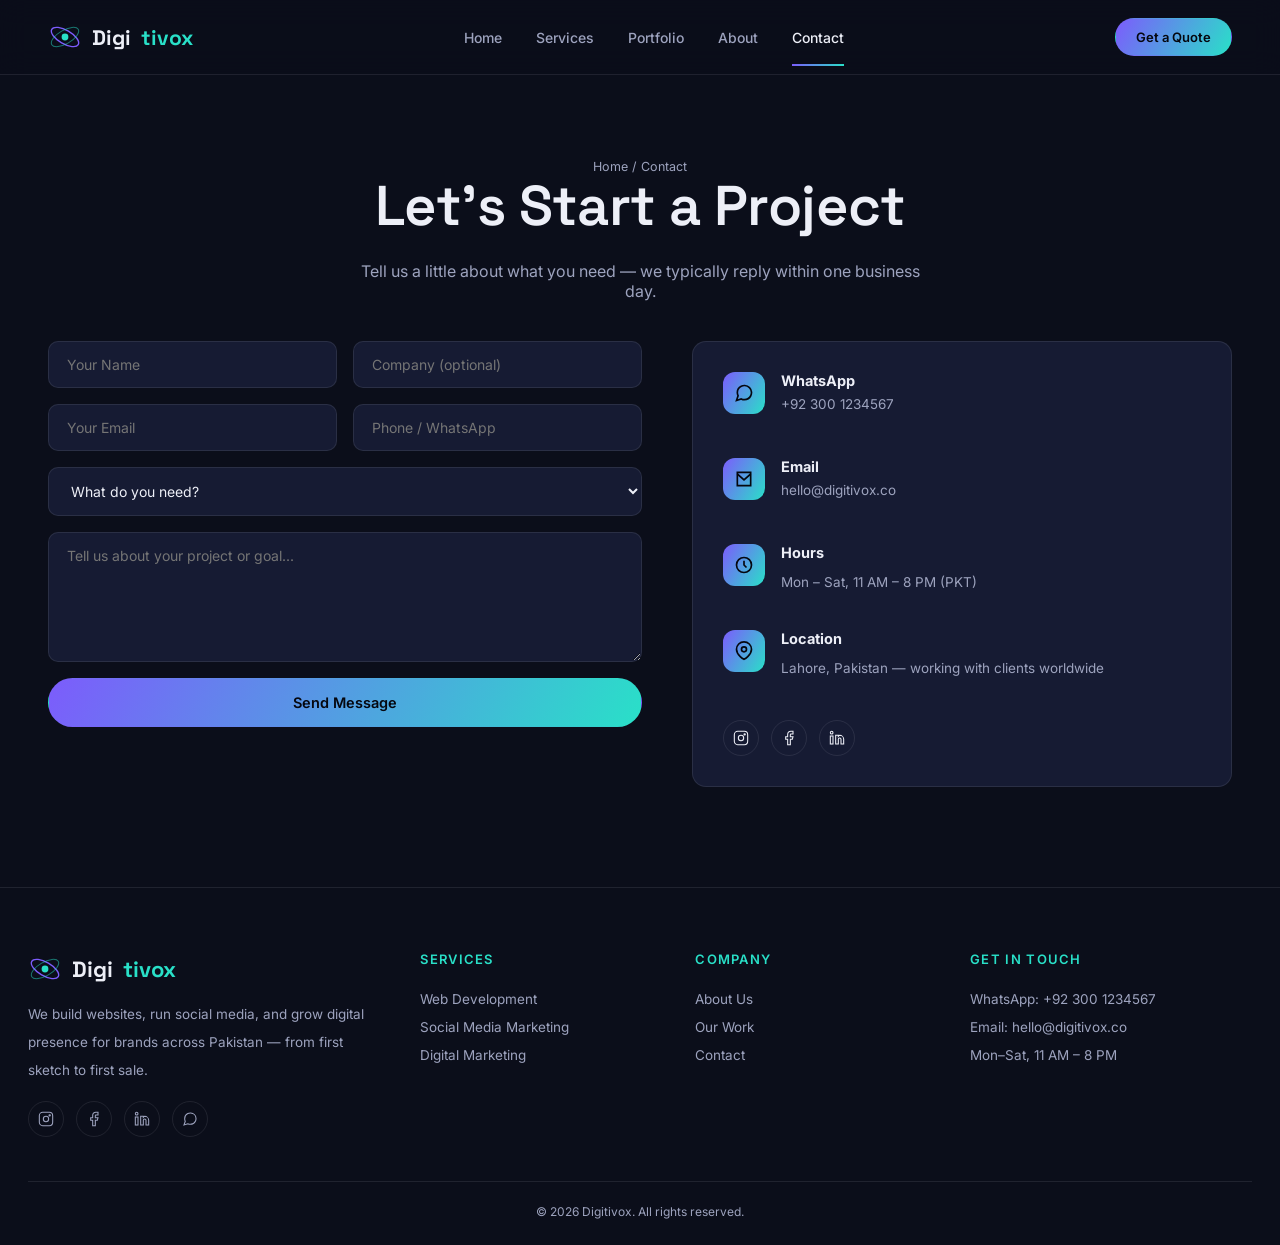
==== contact.html @ 8778f1c1 "Add files via upload" ====
<!DOCTYPE html>
<html lang="en">
<head>
<meta charset="UTF-8">
<meta name="viewport" content="width=device-width, initial-scale=1.0">
<title>Contact Us — Digitivox</title>
<meta name="description" content="Get in touch with Digitivox for web development, social media marketing, and digital marketing services.">
<link rel="stylesheet" href="css/style.css">
</head>
<body>

<header class="site-header">
  <div class="header-inner">
    <a href="index.html" class="logo">
      <span class="orbit-mark"><svg viewBox="0 0 40 40" fill="none">
        <circle cx="20" cy="20" r="4" fill="#29E0C8"/>
        <ellipse cx="20" cy="20" rx="18" ry="8" stroke="#7C5CFC" stroke-width="1.6" transform="rotate(30 20 20)"/>
        <ellipse cx="20" cy="20" rx="18" ry="8" stroke="#29E0C8" stroke-width="1.2" opacity="0.5" transform="rotate(-30 20 20)"/>
      </svg></span>
      Digi<span>tivox</span>
    </a>
    <button class="menu-toggle" aria-label="Toggle menu"><span></span><span></span><span></span></button>
    <nav class="main-nav">
      <ul>
        <li><a href="index.html">Home</a></li>
        <li><a href="services.html">Services</a></li>
        <li><a href="portfolio.html">Portfolio</a></li>
        <li><a href="about.html">About</a></li>
        <li><a href="contact.html" class="active">Contact</a></li>
      </ul>
    </nav>
    <a href="contact.html" class="btn btn-primary btn-sm">Get a Quote</a>
  </div>
</header>

<div class="page-head">
  <p class="breadcrumb"><a href="index.html">Home</a> / Contact</p>
  <h1>Let's Start a Project</h1>
  <p>Tell us a little about what you need — we typically reply within one business day.</p>
</div>

<div class="contact-grid">
  <form class="contact-form">
    <div class="form-row">
      <input type="text" placeholder="Your Name" required>
      <input type="text" placeholder="Company (optional)">
    </div>
    <div class="form-row">
      <input type="email" placeholder="Your Email" required>
      <input type="tel" placeholder="Phone / WhatsApp">
    </div>
    <select required>
      <option value="" disabled selected>What do you need?</option>
      <option>Web Development</option>
      <option>Social Media Marketing</option>
      <option>Digital Marketing</option>
      <option>Not Sure — Let's Discuss</option>
    </select>
    <textarea placeholder="Tell us about your project or goal..." required></textarea>
    <button type="submit" class="btn btn-primary">Send Message</button>
  </form>

  <div class="contact-card">
    <div class="contact-row">
      <div class="service-icon"><svg viewBox="0 0 24 24" fill="none" stroke="#05070F" stroke-width="2"><path d="M21 11.5a8.38 8.38 0 0 1-.9 3.8 8.5 8.5 0 0 1-7.6 4.7 8.38 8.38 0 0 1-3.8-.9L3 21l1.9-5.7a8.38 8.38 0 0 1-.9-3.8 8.5 8.5 0 0 1 4.7-7.6 8.38 8.38 0 0 1 3.8-.9h.5a8.48 8.48 0 0 1 8 8v.5z"/></svg></div>
      <div><h5>WhatsApp</h5><a href="https://wa.me/923001234567" target="_blank" rel="noopener">+92 300 1234567</a></div>
    </div>
    <div class="contact-row">
      <div class="service-icon"><svg viewBox="0 0 24 24" fill="none" stroke="#05070F" stroke-width="2"><path d="M4 4h16v16H4z"/><path d="m4 6 8 7 8-7"/></svg></div>
      <div><h5>Email</h5><a href="mailto:hello@digitivox.co">hello@digitivox.co</a></div>
    </div>
    <div class="contact-row">
      <div class="service-icon"><svg viewBox="0 0 24 24" fill="none" stroke="#05070F" stroke-width="2"><circle cx="12" cy="12" r="9"/><path d="M12 7v5l3 3"/></svg></div>
      <div><h5>Hours</h5><p>Mon – Sat, 11 AM – 8 PM (PKT)</p></div>
    </div>
    <div class="contact-row">
      <div class="service-icon"><svg viewBox="0 0 24 24" fill="none" stroke="#05070F" stroke-width="2"><path d="M21 10c0 7-9 12-9 12S3 17 3 10a9 9 0 0 1 18 0Z"/><circle cx="12" cy="10" r="3"/></svg></div>
      <div><h5>Location</h5><p>Lahore, Pakistan — working with clients worldwide</p></div>
    </div>
    <div class="social-row">
      <a href="https://instagram.com" aria-label="Instagram" target="_blank" rel="noopener"><svg width="16" height="16" viewBox="0 0 24 24" fill="none" stroke="currentColor" stroke-width="1.6"><rect x="2" y="2" width="20" height="20" rx="5"/><circle cx="12" cy="12" r="4"/><circle cx="17.5" cy="6.5" r="1"/></svg></a>
      <a href="https://facebook.com" aria-label="Facebook" target="_blank" rel="noopener"><svg width="16" height="16" viewBox="0 0 24 24" fill="none" stroke="currentColor" stroke-width="1.6"><path d="M18 2h-3a5 5 0 0 0-5 5v3H7v4h3v8h4v-8h3l1-4h-4V7a1 1 0 0 1 1-1h3z"/></svg></a>
      <a href="https://linkedin.com" aria-label="LinkedIn" target="_blank" rel="noopener"><svg width="16" height="16" viewBox="0 0 24 24" fill="none" stroke="currentColor" stroke-width="1.6"><path d="M16 8a6 6 0 0 1 6 6v7h-4v-7a2 2 0 0 0-4 0v7h-4V8h4v1.5A6 6 0 0 1 16 8z"/><rect x="2" y="9" width="4" height="12"/><circle cx="4" cy="4" r="2"/></svg></a>
    </div>
  </div>
</div>

<footer class="site-footer" id="footer"></footer>
<script src="js/main.js"></script>
</body>
</html>
---- css/style.css ----
/* ==========================================================================
   DIGITIVOX — Digital Agency Stylesheet
   Design tokens in :root control the whole theme.
   ========================================================================== */

@import url('https://fonts.googleapis.com/css2?family=Space+Grotesk:wght@400;500;600;700&family=Inter:wght@300;400;500;600&display=swap');

:root {
  /* Color */
  --bg:          #0B0E1A;
  --bg-elevated: #12162B;
  --bg-card:     #161B33;
  --line:        rgba(237,239,247,0.09);
  --text:        #EDEFF7;
  --text-dim:    #9DA3BE;
  --violet:      #7C5CFC;
  --violet-dim:  #5B45B8;
  --cyan:        #29E0C8;
  --coral:       #FF6F61;
  --gradient:    linear-gradient(120deg, var(--violet), var(--cyan));

  /* Type */
  --font-display: 'Space Grotesk', sans-serif;
  --font-body: 'Inter', sans-serif;

  /* Layout */
  --max-w: 1240px;
  --radius: 14px;
  --shadow: 0 24px 60px -24px rgba(124,92,252,0.35);
}

* { box-sizing: border-box; }
html { scroll-behavior: smooth; }
body {
  margin: 0;
  background: var(--bg);
  color: var(--text);
  font-family: var(--font-body);
  -webkit-font-smoothing: antialiased;
  overflow-x: hidden;
}
img { max-width: 100%; display: block; }
a { color: inherit; text-decoration: none; }
ul { list-style: none; margin: 0; padding: 0; }
button { font-family: inherit; cursor: pointer; }
h1, h2, h3, h4 {
  font-family: var(--font-display);
  font-weight: 600;
  margin: 0 0 .4em;
  line-height: 1.15;
  letter-spacing: -0.01em;
}
.container { max-width: var(--max-w); margin: 0 auto; padding: 0 28px; }
.eyebrow {
  display: inline-flex; align-items: center; gap: 8px;
  font-size: 12.5px; letter-spacing: .18em; text-transform: uppercase;
  color: var(--cyan); font-weight: 600; margin-bottom: 14px;
}
.eyebrow::before {
  content: ""; width: 22px; height: 1px; background: var(--cyan);
}
.gradient-text {
  background: var(--gradient);
  -webkit-background-clip: text;
  background-clip: text;
  color: transparent;
}
:focus-visible { outline: 2px solid var(--cyan); outline-offset: 3px; }

/* -------------------------------------------------------------- */
/* Signature motif: orbit rings                                    */
/* -------------------------------------------------------------- */
.orbit-mark {
  position: relative;
  width: 34px; height: 34px;
  flex-shrink: 0;
}
.orbit-mark svg { width: 100%; height: 100%; animation: spin 14s linear infinite; }
@keyframes spin { to { transform: rotate(360deg); } }
@media (prefers-reduced-motion: reduce) { .orbit-mark svg { animation: none; } }

.bg-orbits {
  position: absolute; inset: 0; overflow: hidden; pointer-events: none; z-index: 0;
}
.bg-orbits svg { position: absolute; opacity: .5; }

/* -------------------------------------------------------------- */
/* Buttons                                                         */
/* -------------------------------------------------------------- */
.btn {
  display: inline-flex; align-items: center; justify-content: center; gap: 9px;
  padding: 15px 30px; border-radius: 100px;
  font-family: var(--font-body); font-size: 14.5px; font-weight: 600;
  border: 1px solid transparent; transition: all .25s ease;
  white-space: nowrap;
}
.btn-primary { background: var(--gradient); color: #05070F; }
.btn-primary:hover { filter: brightness(1.1); transform: translateY(-2px); }
.btn-outline { background: transparent; color: var(--text); border-color: var(--line); }
.btn-outline:hover { border-color: var(--cyan); color: var(--cyan); }
.btn-sm { padding: 10px 20px; font-size: 13px; }

/* -------------------------------------------------------------- */
/* Header                                                          */
/* -------------------------------------------------------------- */
.site-header {
  position: sticky; top: 0; z-index: 50;
  background: rgba(11,14,26,0.85);
  backdrop-filter: blur(14px);
  border-bottom: 1px solid var(--line);
}
.header-inner {
  display: flex; align-items: center; justify-content: space-between;
  padding: 18px 28px; max-width: var(--max-w); margin: 0 auto; gap: 20px;
}
.logo { display: flex; align-items: center; gap: 10px; font-family: var(--font-display); font-size: 21px; font-weight: 700; }
.logo span { color: var(--cyan); }

.main-nav ul { display: flex; gap: 34px; }
.main-nav a {
  font-size: 14px; font-weight: 500; color: var(--text-dim);
  transition: color .2s;
  position: relative;
}
.main-nav a:hover { color: var(--text); }
.main-nav a.active { color: var(--text); }
.main-nav a.active::after {
  content: ""; position: absolute; left: 0; right: 0; bottom: -20px; height: 2px; background: var(--gradient);
}
.menu-toggle {
  display: none; background: none; border: none; flex-direction: column; gap: 5px; padding: 4px;
}
.menu-toggle span { width: 24px; height: 2px; background: var(--text); display: block; }

/* -------------------------------------------------------------- */
/* Hero                                                             */
/* -------------------------------------------------------------- */
.hero {
  position: relative;
  padding: 110px 28px 90px;
  max-width: var(--max-w); margin: 0 auto;
  text-align: center;
}
.hero h1 {
  font-size: clamp(42px, 6.6vw, 84px);
  max-width: 900px; margin: 0 auto .3em;
}
.hero p {
  max-width: 560px; margin: 0 auto 34px; color: var(--text-dim); font-size: 17.5px; line-height: 1.7;
}
.hero-cta { display: flex; gap: 16px; justify-content: center; flex-wrap: wrap; margin-bottom: 60px; }
.hero-stats {
  display: grid; grid-template-columns: repeat(4, 1fr); gap: 24px;
  max-width: 820px; margin: 0 auto;
  padding-top: 40px; border-top: 1px solid var(--line);
}
.hero-stats div h3 { font-size: 30px; margin-bottom: 2px; }
.hero-stats div p { font-size: 12.5px; color: var(--text-dim); letter-spacing: .04em; text-transform: uppercase; margin: 0; }

/* -------------------------------------------------------------- */
/* Sections                                                         */
/* -------------------------------------------------------------- */
.section { padding: 90px 28px; position: relative; z-index: 1; }
.section-head { max-width: 640px; margin: 0 auto 52px; text-align: center; }
.section-head.left { text-align: left; margin-left: 0; }
.section-head h2 { font-size: clamp(30px, 4vw, 46px); }
.section-head p { color: var(--text-dim); font-size: 16px; line-height: 1.7; }

/* -------------------------------------------------------------- */
/* Service cards                                                    */
/* -------------------------------------------------------------- */
.services-grid {
  display: grid; grid-template-columns: repeat(3, 1fr); gap: 24px;
  max-width: var(--max-w); margin: 0 auto;
}
.service-card {
  background: var(--bg-card); border: 1px solid var(--line); border-radius: var(--radius);
  padding: 34px 28px; transition: all .3s ease; position: relative; overflow: hidden;
}
.service-card::before {
  content: ""; position: absolute; inset: 0; opacity: 0; transition: opacity .3s ease;
  background: radial-gradient(500px circle at var(--mx,50%) var(--my,50%), rgba(124,92,252,0.12), transparent 60%);
}
.service-card:hover::before { opacity: 1; }
.service-card:hover { border-color: rgba(124,92,252,0.4); transform: translateY(-6px); box-shadow: var(--shadow); }
.service-icon {
  width: 52px; height: 52px; border-radius: 12px;
  display: flex; align-items: center; justify-content: center;
  background: var(--gradient); margin-bottom: 22px;
}
.service-icon svg { width: 26px; height: 26px; stroke: #05070F; }
.service-card h3 { font-size: 21px; margin-bottom: 10px; }
.service-card p { color: var(--text-dim); font-size: 14.5px; line-height: 1.7; margin-bottom: 18px; }
.service-card ul { display: flex; flex-direction: column; gap: 9px; margin-bottom: 20px; }
.service-card li { font-size: 13.5px; color: var(--text-dim); display: flex; gap: 8px; align-items: flex-start; }
.service-card li::before { content: "◆"; color: var(--cyan); font-size: 8px; margin-top: 4px; }
.service-link { font-size: 13.5px; font-weight: 600; color: var(--cyan); display: inline-flex; align-items: center; gap: 6px; }
.service-link svg { width: 14px; height: 14px; transition: transform .2s; }
.service-card:hover .service-link svg { transform: translateX(4px); }

/* -------------------------------------------------------------- */
/* Process steps                                                    */
/* -------------------------------------------------------------- */
.process-row {
  display: grid; grid-template-columns: repeat(4, 1fr); gap: 24px;
  max-width: var(--max-w); margin: 0 auto; position: relative;
}
.process-step { position: relative; padding-top: 18px; }
.process-num {
  font-family: var(--font-display); font-size: 44px; font-weight: 700;
  background: var(--gradient); -webkit-background-clip: text; background-clip: text; color: transparent;
  margin-bottom: 14px; display: block;
}
.process-step h4 { font-size: 17px; margin-bottom: 8px; }
.process-step p { font-size: 13.5px; color: var(--text-dim); line-height: 1.7; }

/* -------------------------------------------------------------- */
/* Portfolio / work grid                                            */
/* -------------------------------------------------------------- */
.work-grid {
  display: grid; grid-template-columns: repeat(3, 1fr); gap: 24px;
  max-width: var(--max-w); margin: 0 auto;
}
.work-card {
  border-radius: var(--radius); overflow: hidden; border: 1px solid var(--line);
  background: var(--bg-card); transition: all .3s ease;
}
.work-card:hover { transform: translateY(-6px); border-color: rgba(41,224,200,0.4); box-shadow: var(--shadow); }
.work-media {
  aspect-ratio: 4/3; position: relative; display: flex; align-items: center; justify-content: center;
  overflow: hidden;
}
.work-media svg { width: 100%; height: 100%; }
.work-tag {
  position: absolute; top: 14px; left: 14px; z-index: 2;
  background: rgba(11,14,26,0.75); backdrop-filter: blur(6px);
  padding: 5px 12px; border-radius: 20px; font-size: 11px; letter-spacing: .06em; text-transform: uppercase;
  border: 1px solid var(--line);
}
.work-body { padding: 22px 24px; }
.work-body h3 { font-size: 18px; margin-bottom: 6px; }
.work-body p { font-size: 13.5px; color: var(--text-dim); }

/* -------------------------------------------------------------- */
/* Testimonials                                                     */
/* -------------------------------------------------------------- */
.testi-grid {
  display: grid; grid-template-columns: repeat(3, 1fr); gap: 24px;
  max-width: var(--max-w); margin: 0 auto;
}
.testi-card {
  background: var(--bg-card); border: 1px solid var(--line); border-radius: var(--radius);
  padding: 30px 26px;
}
.testi-stars { color: var(--cyan); font-size: 14px; margin-bottom: 16px; letter-spacing: 2px; }
.testi-card p { font-size: 14.5px; color: #C9CCE0; line-height: 1.8; margin-bottom: 22px; }
.testi-person { display: flex; align-items: center; gap: 12px; }
.testi-avatar {
  width: 40px; height: 40px; border-radius: 50%; background: var(--gradient);
  display: flex; align-items: center; justify-content: center; font-weight: 700; font-family: var(--font-display); color: #05070F;
}
.testi-person h5 { margin: 0; font-size: 14px; }
.testi-person span { font-size: 12px; color: var(--text-dim); }

/* -------------------------------------------------------------- */
/* CTA banner                                                       */
/* -------------------------------------------------------------- */
.cta-banner {
  max-width: var(--max-w); margin: 0 auto; border-radius: 24px;
  background: linear-gradient(120deg, rgba(124,92,252,0.18), rgba(41,224,200,0.1));
  border: 1px solid rgba(124,92,252,0.3);
  padding: 64px 40px; text-align: center; position: relative; overflow: hidden;
}
.cta-banner h2 { font-size: clamp(28px, 3.6vw, 42px); max-width: 620px; margin: 0 auto 14px; }
.cta-banner p { color: var(--text-dim); max-width: 480px; margin: 0 auto 30px; }

/* -------------------------------------------------------------- */
/* Pricing (services page)                                          */
/* -------------------------------------------------------------- */
.pricing-grid {
  display: grid; grid-template-columns: repeat(3, 1fr); gap: 24px;
  max-width: var(--max-w); margin: 0 auto;
}
.price-card {
  background: var(--bg-card); border: 1px solid var(--line); border-radius: var(--radius);
  padding: 32px 28px; display: flex; flex-direction: column;
}
.price-card.featured { border-color: var(--violet); box-shadow: var(--shadow); position: relative; }
.price-card.featured::after {
  content: "Most Popular"; position: absolute; top: -13px; left: 28px;
  background: var(--gradient); color: #05070F; font-size: 11px; font-weight: 700;
  padding: 5px 14px; border-radius: 20px; letter-spacing: .04em; text-transform: uppercase;
}
.price-tier { font-size: 13px; color: var(--cyan); letter-spacing: .08em; text-transform: uppercase; font-weight: 600; margin-bottom: 10px; }
.price-amount { font-family: var(--font-display); font-size: 34px; margin-bottom: 4px; }
.price-amount span { font-size: 14px; color: var(--text-dim); font-family: var(--font-body); font-weight: 400; }
.price-card > p { color: var(--text-dim); font-size: 13.5px; margin-bottom: 22px; }
.price-card ul { display: flex; flex-direction: column; gap: 12px; margin-bottom: 26px; flex: 1; }
.price-card li { font-size: 13.5px; display: flex; gap: 9px; align-items: flex-start; }
.price-card li::before { content: "✓"; color: var(--cyan); font-weight: 700; }

/* -------------------------------------------------------------- */
/* Page head (for services/portfolio/about/contact)                 */
/* -------------------------------------------------------------- */
.page-head { text-align: center; padding: 70px 28px 20px; position: relative; z-index: 1; }
.page-head h1 { font-size: clamp(34px, 5vw, 56px); }
.page-head p { color: var(--text-dim); max-width: 560px; margin: 14px auto 0; }
.breadcrumb { font-size: 12.5px; color: var(--text-dim); margin-bottom: 16px; }
.breadcrumb a:hover { color: var(--cyan); }

/* -------------------------------------------------------------- */
/* About page bits                                                  */
/* -------------------------------------------------------------- */
.about-grid {
  display: grid; grid-template-columns: 1fr 1fr; gap: 60px; align-items: center;
  max-width: var(--max-w); margin: 0 auto;
}
.about-art { aspect-ratio: 1/1; position: relative; display: flex; align-items: center; justify-content: center; }
.value-grid {
  display: grid; grid-template-columns: repeat(4, 1fr); gap: 20px;
  max-width: var(--max-w); margin: 0 auto;
}
.value-card { text-align: center; padding: 26px 16px; }
.value-card .service-icon { margin: 0 auto 18px; }
.value-card h4 { font-size: 15.5px; margin-bottom: 8px; }
.value-card p { font-size: 13px; color: var(--text-dim); line-height: 1.6; }

/* -------------------------------------------------------------- */
/* Contact page                                                     */
/* -------------------------------------------------------------- */
.contact-grid {
  display: grid; grid-template-columns: 1.1fr 1fr; gap: 50px;
  max-width: var(--max-w); margin: 0 auto; padding: 20px 28px 100px;
}
.contact-form { display: flex; flex-direction: column; gap: 16px; }
.form-row { display: grid; grid-template-columns: 1fr 1fr; gap: 16px; }
.contact-form input, .contact-form select, .contact-form textarea {
  padding: 14px 18px; border-radius: 10px; border: 1px solid var(--line);
  background: var(--bg-card); color: var(--text); font-family: var(--font-body); font-size: 14px; outline: none;
}
.contact-form textarea { min-height: 130px; resize: vertical; }
.contact-form input:focus, .contact-form select:focus, .contact-form textarea:focus { border-color: var(--cyan); }
.contact-card {
  background: var(--bg-card); border: 1px solid var(--line); border-radius: var(--radius); padding: 30px;
  display: flex; flex-direction: column; gap: 22px; height: fit-content;
}
.contact-row { display: flex; gap: 16px; align-items: flex-start; }
.contact-row .service-icon { width: 42px; height: 42px; flex-shrink: 0; }
.contact-row .service-icon svg { width: 20px; height: 20px; }
.contact-row h5 { margin: 0 0 4px; font-size: 14.5px; }
.contact-row p, .contact-row a { font-size: 13.5px; color: var(--text-dim); }
.contact-row a:hover { color: var(--cyan); }
.social-row { display: flex; gap: 12px; margin-top: 4px; }
.social-row a {
  width: 36px; height: 36px; border-radius: 50%; border: 1px solid var(--line);
  display: flex; align-items: center; justify-content: center;
}
.social-row a:hover { border-color: var(--cyan); color: var(--cyan); }

/* -------------------------------------------------------------- */
/* Toast                                                             */
/* -------------------------------------------------------------- */
.toast {
  position: fixed; bottom: 26px; left: 50%; transform: translateX(-50%) translateY(20px);
  background: var(--bg-card); border: 1px solid var(--cyan); color: var(--text); padding: 14px 26px; border-radius: 100px;
  font-size: 13.5px; opacity: 0; pointer-events: none; transition: all .3s ease; z-index: 100;
}
.toast--show { opacity: 1; transform: translateX(-50%) translateY(0); }

/* -------------------------------------------------------------- */
/* Footer                                                            */
/* -------------------------------------------------------------- */
.site-footer { border-top: 1px solid var(--line); padding: 64px 28px 26px; position: relative; z-index: 1; }
.footer-grid {
  max-width: var(--max-w); margin: 0 auto;
  display: grid; grid-template-columns: 1.5fr 1fr 1fr 1.2fr; gap: 40px;
}
.footer-col h4 { font-size: 13px; letter-spacing: .1em; text-transform: uppercase; color: var(--cyan); margin-bottom: 18px; font-family: var(--font-body); font-weight: 600; }
.footer-col p, .footer-col a { font-size: 13.5px; line-height: 2.1; color: var(--text-dim); }
.footer-col a:hover { color: var(--text); }
.footer-logo { display: flex; align-items: center; gap: 10px; font-family: var(--font-display); font-size: 22px; font-weight: 700; margin-bottom: 14px; }
.footer-logo span { color: var(--cyan); }
.footer-bottom {
  max-width: var(--max-w); margin: 44px auto 0; padding-top: 22px; border-top: 1px solid var(--line);
  font-size: 12px; color: var(--text-dim); text-align: center;
}

/* -------------------------------------------------------------- */
/* Responsive                                                        */
/* -------------------------------------------------------------- */
@media (max-width: 980px) {
  .services-grid, .work-grid, .testi-grid, .pricing-grid, .process-row, .value-grid { grid-template-columns: repeat(2, 1fr); }
  .about-grid, .contact-grid { grid-template-columns: 1fr; }
  .footer-grid { grid-template-columns: 1fr 1fr; }
  .hero-stats { grid-template-columns: repeat(2, 1fr); row-gap: 30px; }
}
@media (max-width: 720px) {
  .main-nav {
    position: fixed; top: 0; right: 0; height: 100vh; width: 78%; max-width: 300px;
    background: var(--bg-elevated); border-left: 1px solid var(--line);
    padding: 90px 30px; transform: translateX(100%); transition: transform .3s ease; z-index: 60;
  }
  .main-nav--open { transform: translateX(0); }
  .main-nav ul { flex-direction: column; gap: 22px; }
  .menu-toggle { display: flex; }
  .services-grid, .work-grid, .testi-grid, .pricing-grid, .process-row, .value-grid, .form-row { grid-template-columns: 1fr; }
  .footer-grid { grid-template-columns: 1fr; gap: 30px; }
  .hero-stats { grid-template-columns: repeat(2, 1fr); }
}
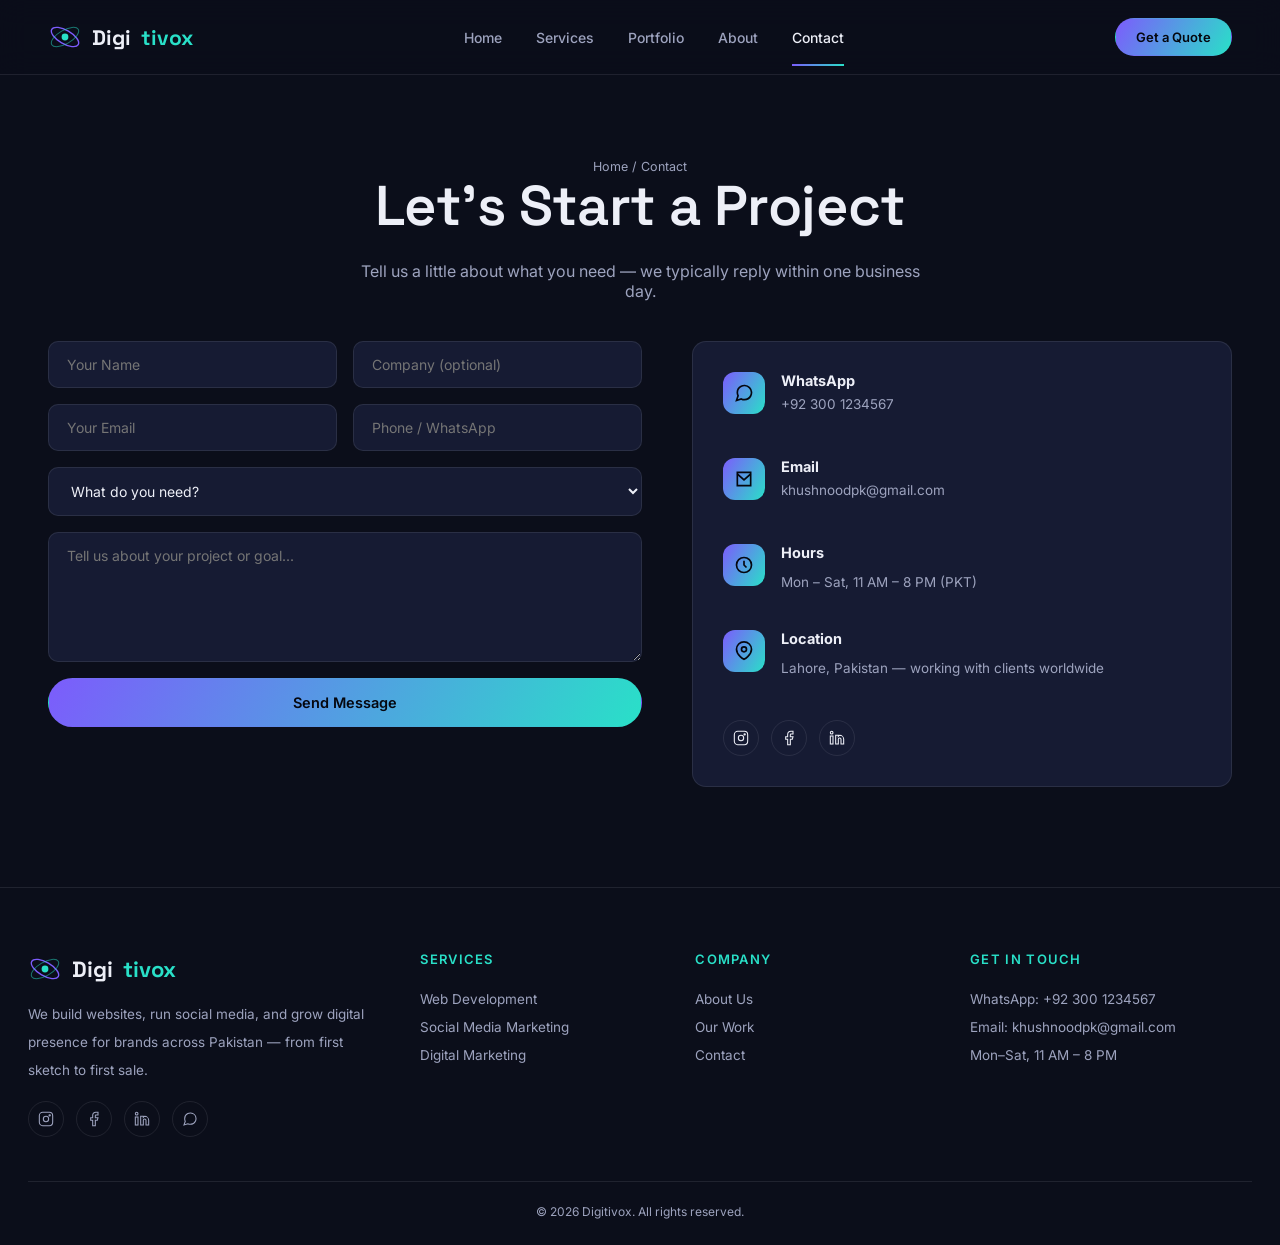
==== commit ae46443b: "Update contact.html" ====
--- a/contact.html
+++ b/contact.html
@@ -63,11 +63,11 @@
   <div class="contact-card">
     <div class="contact-row">
       <div class="service-icon"><svg viewBox="0 0 24 24" fill="none" stroke="#05070F" stroke-width="2"><path d="M21 11.5a8.38 8.38 0 0 1-.9 3.8 8.5 8.5 0 0 1-7.6 4.7 8.38 8.38 0 0 1-3.8-.9L3 21l1.9-5.7a8.38 8.38 0 0 1-.9-3.8 8.5 8.5 0 0 1 4.7-7.6 8.38 8.38 0 0 1 3.8-.9h.5a8.48 8.48 0 0 1 8 8v.5z"/></svg></div>
-      <div><h5>WhatsApp</h5><a href="https://wa.me/923001234567" target="_blank" rel="noopener">+92 300 1234567</a></div>
+      <div><h5>WhatsApp</h5><a href="https://wa.me/923466124147" target="_blank" rel="noopener">+92 300 1234567</a></div>
     </div>
     <div class="contact-row">
       <div class="service-icon"><svg viewBox="0 0 24 24" fill="none" stroke="#05070F" stroke-width="2"><path d="M4 4h16v16H4z"/><path d="m4 6 8 7 8-7"/></svg></div>
-      <div><h5>Email</h5><a href="mailto:hello@digitivox.co">hello@digitivox.co</a></div>
+      <div><h5>Email</h5><a href="mailto:khushnoodpk@gmail.com">khushnoodpk@gmail.com</a></div>
     </div>
     <div class="contact-row">
       <div class="service-icon"><svg viewBox="0 0 24 24" fill="none" stroke="#05070F" stroke-width="2"><circle cx="12" cy="12" r="9"/><path d="M12 7v5l3 3"/></svg></div>
--- a/css/style.css
+++ b/css/style.css
@@ -30,14 +30,14 @@
 }
 
 * { box-sizing: border-box; }
-html { scroll-behavior: smooth; }
+html { scroll-behavior: smooth; overflow-x: hidden; }
 body {
   margin: 0;
   background: var(--bg);
   color: var(--text);
   font-family: var(--font-body);
   -webkit-font-smoothing: antialiased;
-  overflow-x: hidden;
+  
 }
 img { max-width: 100%; display: block; }
 a { color: inherit; text-decoration: none; }
@@ -366,6 +366,65 @@
   font-size: 13.5px; opacity: 0; pointer-events: none; transition: all .3s ease; z-index: 100;
 }
 .toast--show { opacity: 1; transform: translateX(-50%) translateY(0); }
+
+/* -------------------------------------------------------------- */
+/* WhatsApp floating button                                        */
+/* -------------------------------------------------------------- */
+.whatsapp-float {
+  position: fixed;
+  right: 22px;
+  bottom: 22px;
+  z-index: 90;
+  display: inline-flex;
+  align-items: center;
+  gap: 10px;
+  padding: 13px 16px 13px 14px;
+  background: linear-gradient(135deg, #25D366 0%, #128C7E 100%);
+  color: #fff;
+  border-radius: 999px;
+  border: 1px solid rgba(255,255,255,0.18);
+  box-shadow: 0 16px 42px rgba(18, 140, 126, 0.35);
+  transition: transform .25s ease, box-shadow .25s ease;
+  animation: whatsappFloat 2.4s ease-in-out infinite;
+}
+.whatsapp-float::before {
+  content: "";
+  position: absolute;
+  inset: -8px;
+  border: 1px solid rgba(37, 211, 102, 0.35);
+  border-radius: 999px;
+  animation: whatsappPulse 2s ease-out infinite;
+  pointer-events: none;
+}
+.whatsapp-float:hover {
+  transform: translateY(-4px) scale(1.03);
+  box-shadow: 0 20px 45px rgba(18, 140, 126, 0.45);
+}
+.whatsapp-float__icon {
+  width: 44px;
+  height: 44px;
+  border-radius: 50%;
+  display: flex;
+  align-items: center;
+  justify-content: center;
+  background: rgba(255,255,255,0.2);
+  backdrop-filter: blur(6px);
+}
+.whatsapp-float__icon svg { width: 22px; height: 22px; }
+.whatsapp-float__label {
+  font-size: 13.5px;
+  font-weight: 700;
+  letter-spacing: .02em;
+  white-space: nowrap;
+}
+@keyframes whatsappFloat {
+  0%, 100% { transform: translateY(0); }
+  50% { transform: translateY(-8px); }
+}
+@keyframes whatsappPulse {
+  0% { transform: scale(.95); opacity: 1; }
+  100% { transform: scale(1.16); opacity: 0; }
+}
 
 /* -------------------------------------------------------------- */
 /* Footer                                                            */
@@ -406,4 +465,7 @@
   .services-grid, .work-grid, .testi-grid, .pricing-grid, .process-row, .value-grid, .form-row { grid-template-columns: 1fr; }
   .footer-grid { grid-template-columns: 1fr; gap: 30px; }
   .hero-stats { grid-template-columns: repeat(2, 1fr); }
-}
+  .whatsapp-float { right: 16px; bottom: 16px; padding: 11px 14px 11px 12px; }
+  .whatsapp-float__label { display: none; }
+  .whatsapp-float__icon { width: 40px; height: 40px; }
+}
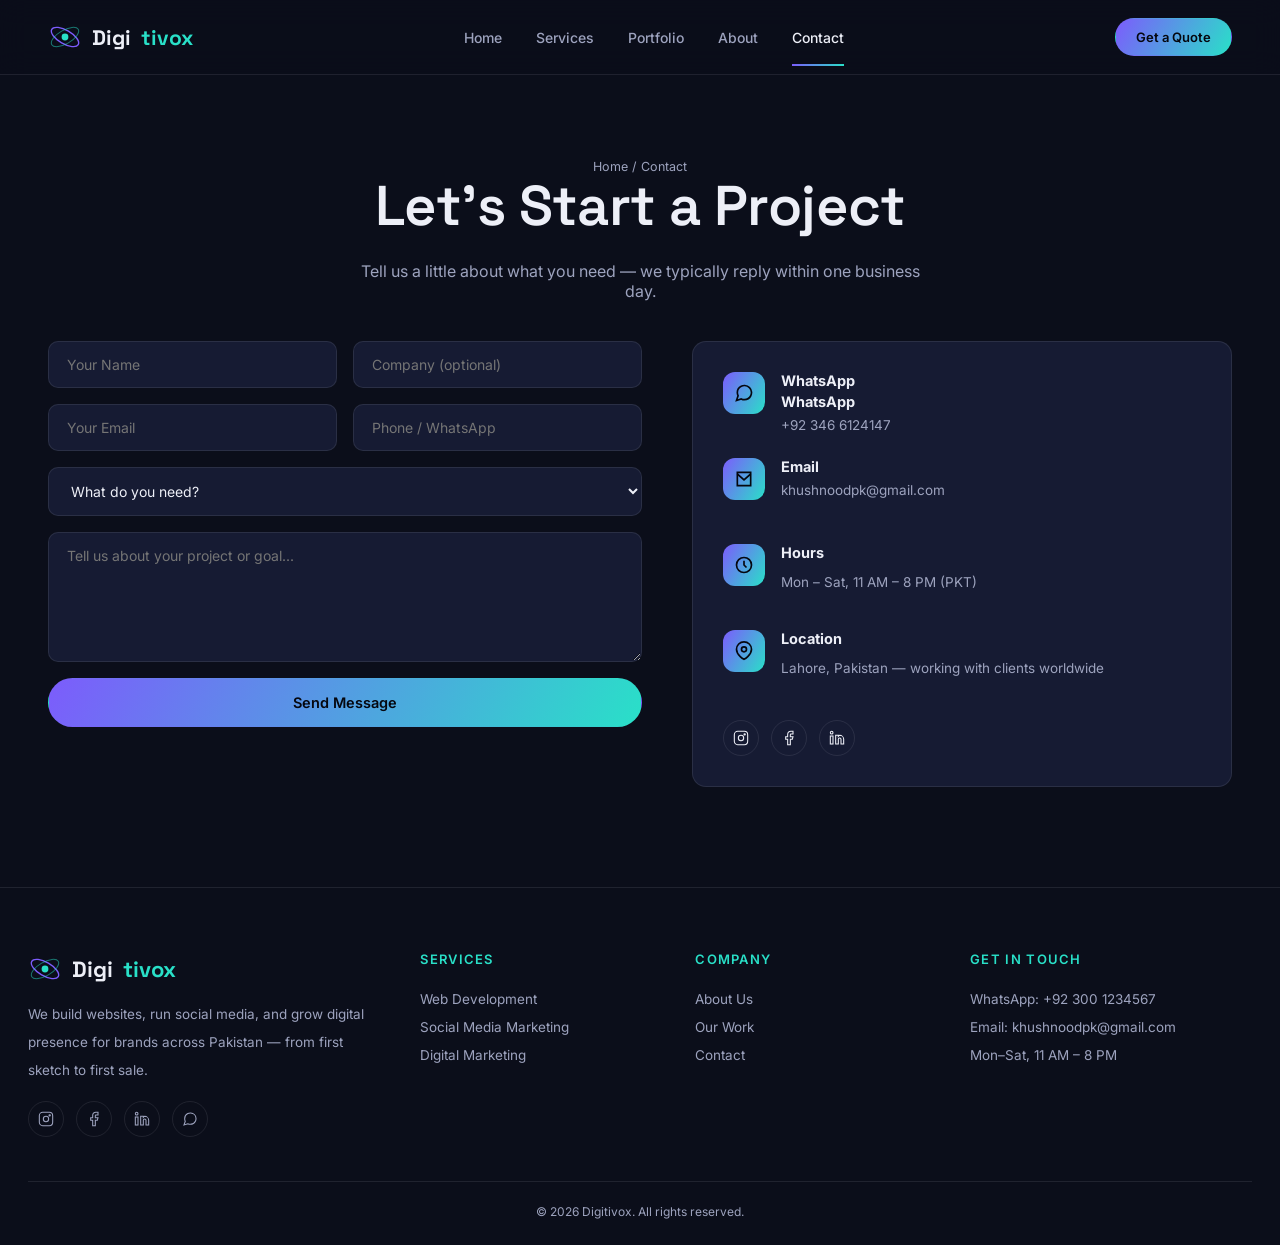
==== commit ee679ba6: "Update contact.html" ====
--- a/contact.html
+++ b/contact.html
@@ -63,7 +63,7 @@
   <div class="contact-card">
     <div class="contact-row">
       <div class="service-icon"><svg viewBox="0 0 24 24" fill="none" stroke="#05070F" stroke-width="2"><path d="M21 11.5a8.38 8.38 0 0 1-.9 3.8 8.5 8.5 0 0 1-7.6 4.7 8.38 8.38 0 0 1-3.8-.9L3 21l1.9-5.7a8.38 8.38 0 0 1-.9-3.8 8.5 8.5 0 0 1 4.7-7.6 8.38 8.38 0 0 1 3.8-.9h.5a8.48 8.48 0 0 1 8 8v.5z"/></svg></div>
-      <div><h5>WhatsApp</h5><a href="https://wa.me/923466124147" target="_blank" rel="noopener">+92 300 1234567</a></div>
+      <div><h5>WhatsApp</h5><div><h5>WhatsApp</h5><a href="https://wa.me/923466124147" target="_blank" rel="noopener">+92 346 6124147</a></div></div>
     </div>
     <div class="contact-row">
       <div class="service-icon"><svg viewBox="0 0 24 24" fill="none" stroke="#05070F" stroke-width="2"><path d="M4 4h16v16H4z"/><path d="m4 6 8 7 8-7"/></svg></div>
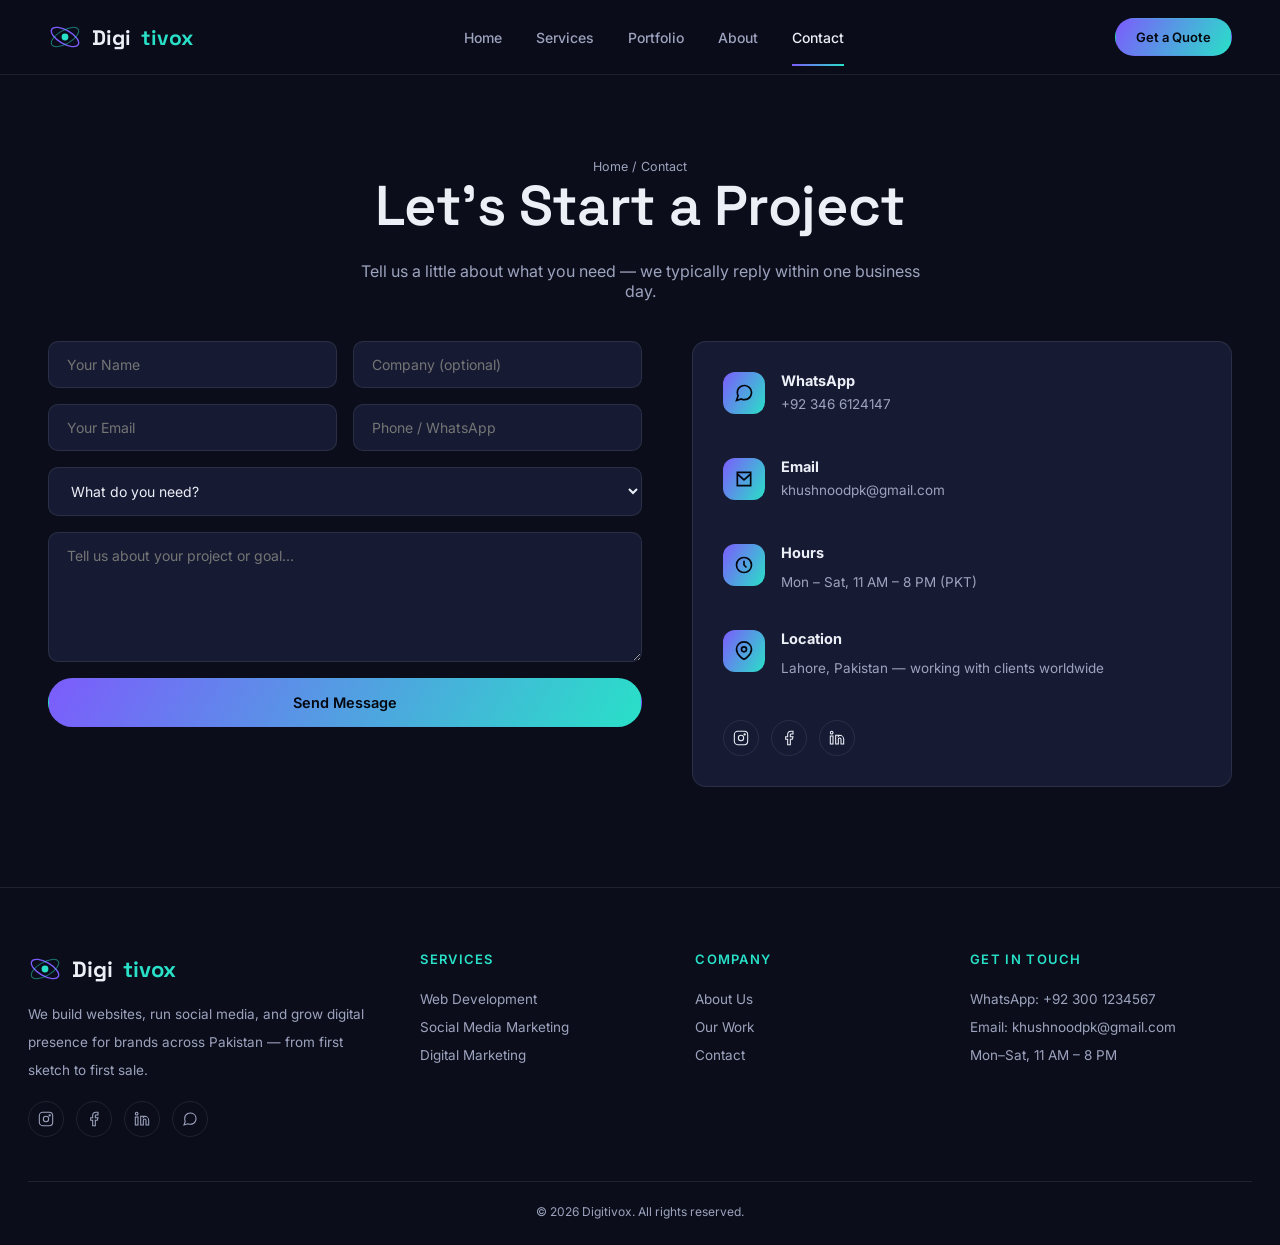
==== commit 52613092: "Update contact.html" ====
--- a/contact.html
+++ b/contact.html
@@ -63,7 +63,7 @@
   <div class="contact-card">
     <div class="contact-row">
       <div class="service-icon"><svg viewBox="0 0 24 24" fill="none" stroke="#05070F" stroke-width="2"><path d="M21 11.5a8.38 8.38 0 0 1-.9 3.8 8.5 8.5 0 0 1-7.6 4.7 8.38 8.38 0 0 1-3.8-.9L3 21l1.9-5.7a8.38 8.38 0 0 1-.9-3.8 8.5 8.5 0 0 1 4.7-7.6 8.38 8.38 0 0 1 3.8-.9h.5a8.48 8.48 0 0 1 8 8v.5z"/></svg></div>
-      <div><h5>WhatsApp</h5><div><h5>WhatsApp</h5><a href="https://wa.me/923466124147" target="_blank" rel="noopener">+92 346 6124147</a></div></div>
+      <div><h5>WhatsApp</h5><a href="https://wa.me/923466124147" target="_blank" rel="noopener">+92 346 6124147</a></div>
     </div>
     <div class="contact-row">
       <div class="service-icon"><svg viewBox="0 0 24 24" fill="none" stroke="#05070F" stroke-width="2"><path d="M4 4h16v16H4z"/><path d="m4 6 8 7 8-7"/></svg></div>
